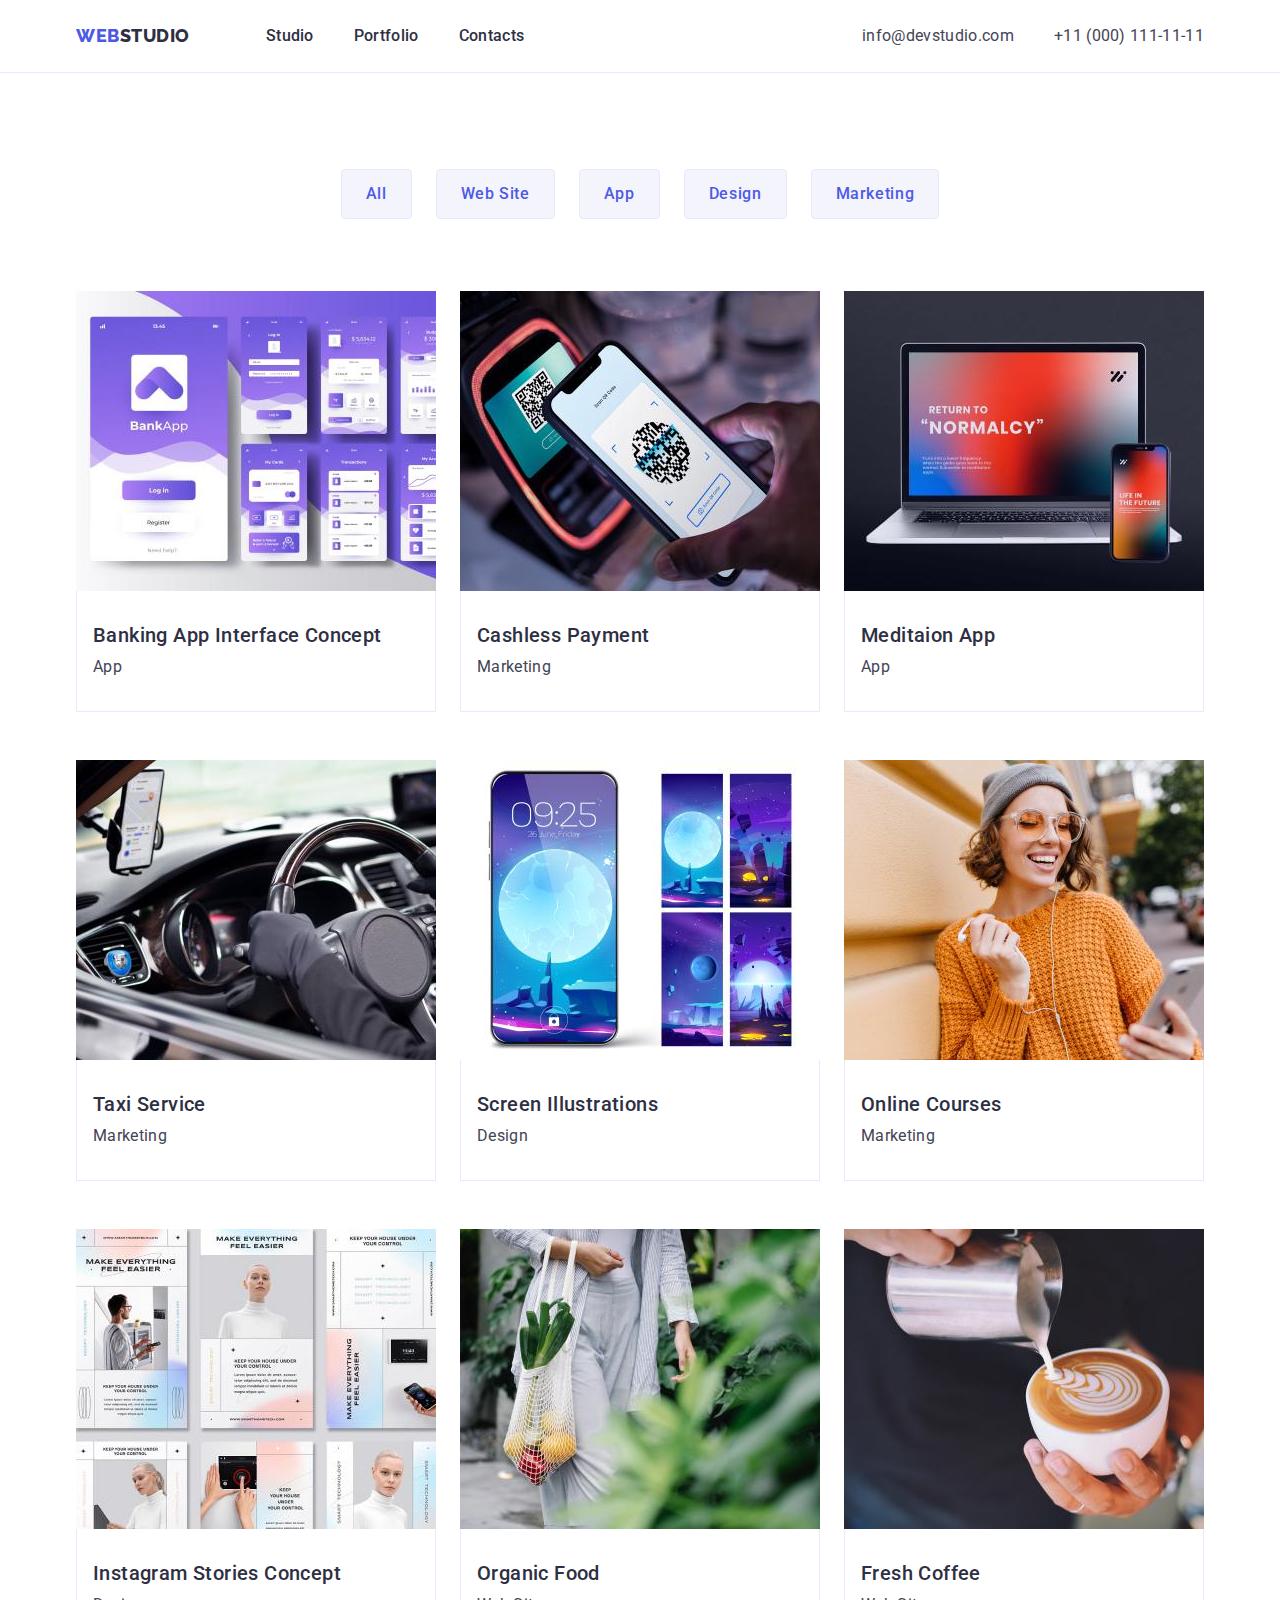
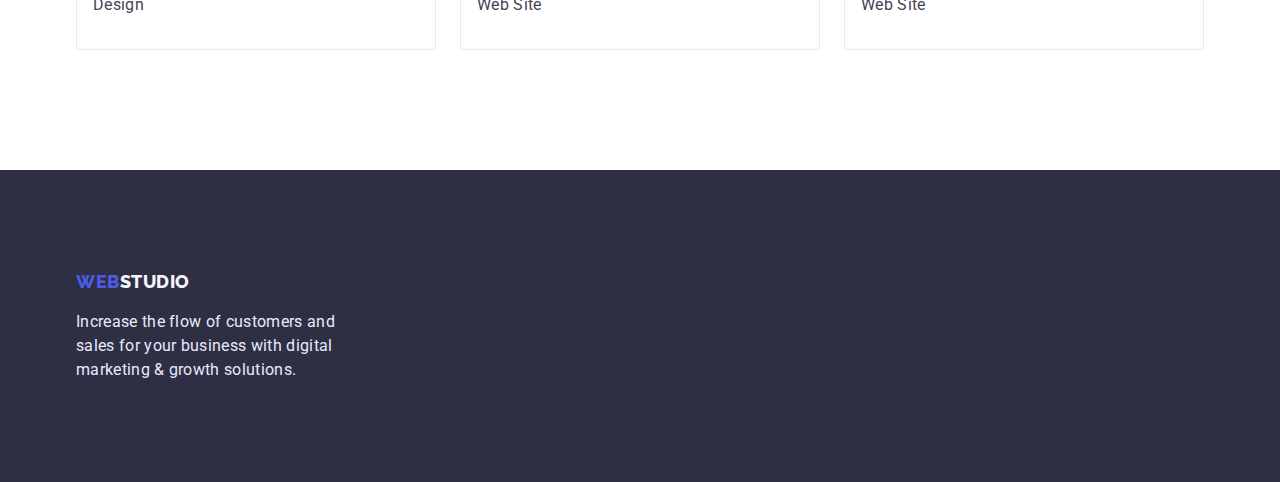
==== portfolio.html @ f788e9b3 "copy files from hw3" ====
<!DOCTYPE html>
<html lang="en">
  <head>
    <meta charset="UTF-8" />
    <meta http-equiv="X-UA-Compatible" content="IE=edge" />
    <meta name="viewport" content="width=device-width, initial-scale=1.0" />
    <title>Document</title>
    <link
      href="https://fonts.googleapis.com/css2?family=Raleway:wght@800&family=Roboto:wght@400;500;700;900&display=swap"
      rel="stylesheet"
    />
    <link
      rel="stylesheet"
      href="https://cdnjs.cloudflare.com/ajax/libs/modern-normalize/1.1.0/modern-normalize.min.css"
      integrity="sha512-wpPYUAdjBVSE4KJnH1VR1HeZfpl1ub8YT/NKx4PuQ5NmX2tKuGu6U/JRp5y+Y8XG2tV+wKQpNHVUX03MfMFn9Q=="
      crossorigin="anonymous"
      referrerpolicy="no-referrer"
    />
    <link rel="stylesheet" href="./css/style.css" />
  </head>
  <body>
    <header class="page-header">
      <div class="container container-header">
        <nav class="nav-header">
          <a href="./index.html" class="logo-ws"
            >Web<span class="logo-ws-dark">Studio</span></a
          >
          <ul class="list-nav list">
            <li class="item">
              <a class="nav-link link" href="./index.html">Studio</a>
            </li>
            <li class="item">
              <a class="nav-link link" href="">Portfolio</a>
            </li>
            <li class="item">
              <a class="nav-link link" href="">Contacts</a>
            </li>
          </ul>
        </nav>
        <address class="page-address">
          <ul class="list-address list">
            <li class="item">
              <a href="mailto:info@devstudio.com" class="link-address link"
                >info@devstudio.com</a
              >
            </li>
            <li class="item">
              <a href="tel:+11(000)1111111" class="link-address link"
                >+11 (000) 111-11-11</a
              >
            </li>
          </ul>
        </address>
      </div>
    </header>
    <main>
      <section class="section portfolio-section">
        <div class="container">
          <h1 class="visually-hidden">Portfolio</h1>
          <ul class="list filter-btns">
            <li class="filter-item">
              <button class="filter-btn" type="button">All</button>
            </li>
            <li class="filter-item">
              <button class="filter-btn" type="button">Web Site</button>
            </li>
            <li class="filter-item">
              <button class="filter-btn" type="button">App</button>
            </li>
            <li class="filter-item">
              <button class="filter-btn" type="button">Design</button>
            </li>
            <li class="filter-item">
              <button class="filter-btn" type="button">Marketing</button>
            </li>
          </ul>
          <ul class="list-portfolio list">
            <li class="card-portfolio">
              <a href="" class="link-filter">
                <img
                  class="img-portfolio"
                  src="./images/portfolio/bankingapp.jpg"
                  width="360"
                  height="300"
                  alt="bankapp"
                />
                <div class="card-content">
                  <h2 class="title-link-filter">
                    Banking App Interface Concept
                  </h2>
                  <p class="text-link-filter">App</p>
                </div>
              </a>
            </li>
            <li class="card-portfolio">
              <a href="" class="link-filter">
                <img
                  class="img-portfolio"
                  src="./images/portfolio/payment.jpg"
                  width="360"
                  height="300"
                  alt="cashpay"
                />
                <div class="card-content">
                  <h2 class="title-link-filter">Cashless Payment</h2>
                  <p class="text-link-filter">Marketing</p>
                </div>
              </a>
            </li>
            <li class="card-portfolio">
              <a href="" class="link-filter">
                <img
                  class="img-portfolio"
                  src="./images/portfolio/meditationapp.jpg"
                  width="360"
                  height="300"
                  alt="meditationapp"
                />
                <div class="card-content">
                  <h2 class="title-link-filter">Meditaion App</h2>
                  <p class="text-link-filter">App</p>
                </div>
              </a>
            </li>
            <li class="card-portfolio">
              <a href="" class="link-filter">
                <img
                  class="img-portfolio"
                  src="./images/portfolio/taxiservice.jpg"
                  width="360"
                  height="300"
                  alt="taxi"
                />
                <div class="card-content">
                  <h2 class="title-link-filter">Taxi Service</h2>
                  <p class="text-link-filter">Marketing</p>
                </div>
              </a>
            </li>
            <li class="card-portfolio">
              <a href="" class="link-filter">
                <img
                  class="img-portfolio"
                  src="./images/portfolio/screenillustr.jpg"
                  width="360"
                  height="300"
                  alt="screen"
                />
                <div class="card-content">
                  <h2 class="title-link-filter">Screen Illustrations</h2>
                  <p class="text-link-filter">Design</p>
                </div>
              </a>
            </li>
            <li class="card-portfolio">
              <a href="" class="link-filter">
                <img
                  class="img-portfolio"
                  src="./images/portfolio/onlinecourses.jpg"
                  width="360"
                  height="300"
                  alt="onlinecourses"
                />
                <div class="card-content">
                  <h2 class="title-link-filter">Online Courses</h2>
                  <p class="text-link-filter">Marketing</p>
                </div>
              </a>
            </li>
            <li class="card-portfolio">
              <a href="" class="link-filter">
                <img
                  class="img-portfolio"
                  src="./images/portfolio/instastories.jpg"
                  width="360"
                  height="300"
                  alt="insta"
                />
                <div class="card-content">
                  <h2 class="title-link-filter">Instagram Stories Concept</h2>
                  <p class="text-link-filter">Design</p>
                </div>
              </a>
            </li>
            <li class="card-portfolio">
              <a href="" class="link-filter">
                <img
                  class="img-portfolio"
                  src="./images/portfolio/organicfood.jpg"
                  width="360"
                  height="300"
                  alt="organicfood"
                />
                <div class="card-content">
                  <h2 class="title-link-filter">Organic Food</h2>
                  <p class="text-link-filter">Web Site</p>
                </div>
              </a>
            </li>
            <li class="card-portfolio">
              <a href="" class="link-filter">
                <img
                  class="img-portfolio"
                  src="./images/portfolio/freshcoffee.jpg"
                  width="360"
                  height="300"
                  alt="freshcoffee"
                />
                <div class="card-content">
                  <h2 class="title-link-filter">Fresh Coffee</h2>
                  <p class="text-link-filter">Web Site</p>
                </div>
              </a>
            </li>
          </ul>
        </div>
      </section>
    </main>
    <footer class="page-footer">
      <div class="container">
        <div class="footer-summary">
          <a href="./index.html" class="logo-ws footer-logo"
            >Web<span class="logo-ws-light">Studio</span></a
          >
          <p class="ft-p">
            Increase the flow of customers and sales for your business with
            digital marketing & growth solutions.
          </p>
        </div>
      </div>
    </footer>
  </body>
</html>
---- css/style.css ----
html {
  box-sizing: border-box;
}
*,
*::before,
*::after {
  box-sizing: inherit;
}

:root {
  --color-primary: #4d5ae5;
  --color-secondary: #404bbf;
  --dark: #2e2f42;
  --color-text: #434455;
  --color-subtitle-text: #8e8f99;
  --accent: #e7e9fc;
  --light: #f4f4fd;
  --white: #ffffff;
  --outline: 1px solid tomato;
}

body {
  background-color: var(--white);
  font-family: Roboto, sans-serif;
  font-size: 16px;
  color: var(--dark);
  margin: 0;
}

.visually-hidden {
  position: absolute;
  white-space: nowrap;
  width: 1px;
  height: 1px;
  overflow: hidden;
  border: 0;
  padding: 0;
  clip: rect(0 0 0 0);
  clip-path: inset(50%);
  margin: -1px;
}

.container {
  width: 1158px;
  margin: 0 auto;
  padding: 0 15px;
}
p,
h1,
h2,
h3,
h4,
h5,
h6 {
  margin-top: 0;
  margin-bottom: 0;
}

ul {
  margin-top: 0;
  margin-bottom: 0;
  padding: 0;
  list-style-type: none;
}

/* header */

.page-header {
  border-bottom: 1px solid var(--accent);
}

.container-header {
  display: flex;
}

.nav-header {
  display: flex;
  align-items: center;
}

.logo-ws {
  color: var(--color-primary);
  font-family: "Raleway", sans-serif;
  font-style: normal;
  font-weight: 800;
  font-size: 18px;
  line-height: 1.33;
  text-decoration: none;
  letter-spacing: 0.03em;
  text-transform: uppercase;
}

.logo-ws-dark {
  color: var(--dark);
}

.logo-ws-light {
  color: var(--light);
}

.nav-link {
  display: block;
  padding-top: 24px;
  padding-bottom: 24px;
  text-decoration: none;
  color: var(--dark);
  font-size: 16px;
  font-weight: 500;
  line-height: 1.5;
  letter-spacing: 0.02em;
}

.item {
  margin-right: 40px;
}

.page-address {
  display: flex;
  margin-left: auto;
}

.list-address {
  display: flex;
}

.link-address {
  display: block;
  padding-top: 24px;
  padding-bottom: 24px;
  color: var(--color-text);
  font-style: normal;
  line-height: 1.5;
  text-decoration: none;
  letter-spacing: 0.02em;
}

.list-nav {
  margin-left: 76px;
  display: flex;
}

.item:last-child {
  margin-right: 0;
}

.link:hover,
.link:focus {
  text-decoration: none;
  color: var(--color-secondary);
}

/* footer */

.page-footer {
  padding-top: 100px;
  padding-bottom: 100px;
  background-color: var(--dark);
}

.footer-summary {
  width: 264px;
}

.footer-logo {
  padding: 0;
  display: block;
  margin-bottom: 16px;
}

.ft-p {
  color: var(--accent);
  line-height: 1.5;
  letter-spacing: 0.02em;
}

/* Hero section */

.hero {
  max-width: 1440px;
  margin: 0 auto;
  background-color: var(--dark);
}

.container-hero {
  padding-top: 188px;
  padding-bottom: 188px;
  text-align: center;
}

.hero-title {
  color: var(--white);
  font-size: 56px;
  font-weight: 700;
  line-height: 1.07;
  letter-spacing: 0.02em;
  max-width: 496px;
  margin: 0 auto 48px;
}

.btn-hero {
  font-family: inherit;
  color: var(--white);
  font-weight: 500;
  font-size: 16px;
  line-height: 1.5;
  letter-spacing: 0.04em;
  background: var(--color-primary);
  box-shadow: 0px 4px 4px rgba(0, 0, 0, 0.15);
  border-radius: 4px;
  cursor: pointer;
  padding: 16px 32px;
  min-width: 169px;
  border: 1px solid transparent;
}

.btn-hero:hover,
.btn-hero:focus {
  background: var(--color-secondary);
}

/* section-second */

.section-second {
  padding-top: 120px;
  padding-bottom: 120px;
}

.list-second-section {
  display: flex;
  flex-wrap: wrap;
}

.list-item {
  width: calc((100% - 3 * 24px) / 4);
}

.list-item:not(:last-child) {
  margin-right: 24px;
}

.title-second-section {
  margin-bottom: 8px;
  font-weight: 500;
  font-size: 20px;
  line-height: 1.2;
  letter-spacing: 0.02em;
}

.text-second-section {
  color: var(--color-text);
  line-height: 1.5;
  letter-spacing: 0.02em;
}

/* third-section */

.third-section {
  padding-bottom: 120px;
}

.title-third-section {
  margin-bottom: 72px;
  font-weight: 700;
  font-size: 36px;
  line-height: 1.11;
  text-transform: capitalize;
  letter-spacing: 0.02em;
  text-align: center;
}

.list-third-section {
  display: flex;
}

.item-third-sec:not(:last-child) {
  margin-right: 24px;
}

.img-third-section {
  display: block;
  max-width: 100%;
  height: auto;
}

/* fourth-section */

.fourth-section {
  background-color: var(--light);
  padding-top: 120px;
  padding-bottom: 120px;
}

.title-fourth-section {
  margin-bottom: 72px;
  font-weight: 700;
  font-size: 36px;
  line-height: 1.11;
  letter-spacing: 0.02em;
  text-transform: capitalize;
  text-align: center;
}

.list-fourth-section {
  display: flex;
}

.card {
  padding-bottom: 32px;
  text-align: center;
  background: var(--white);
  box-shadow: 0px 1px 6px rgba(46, 47, 66, 0.08),
    0px 1px 1px rgba(46, 47, 66, 0.16), 0px 2px 1px rgba(46, 47, 66, 0.08);
  border-radius: 0px 0px 4px 4px;
}

.list-fourth-section .card:not(:last-child) {
  margin-right: 24px;
}

.pic-card {
  margin-bottom: 32px;
}

.title-card {
  margin-bottom: 8px;
  font-size: 20px;
  font-weight: 500;
  line-height: 1.2;
  letter-spacing: 0.02em;
}

.text-fourth-section {
  color: var(--color-text);
  line-height: 1.5;
  letter-spacing: 0.02em;
}

/* portfolio */

.portfolio-section {
  padding-top: 96px;
  padding-bottom: 120px;
}

.filter-btns {
  display: flex;
  justify-content: center;
  margin-bottom: 72px;
}

.filter-item:not(:last-child) {
  margin-right: 24px;
}

.filter-btn {
  font-family: inherit;
  font-size: 16px;
  font-weight: 500;
  line-height: 1.5;
  letter-spacing: 0.04em;
  color: var(--color-primary);
  background: var(--light);
  border: 1px solid var(--accent);
  border-radius: 4px;
  cursor: pointer;
  padding: 12px 24px;
  text-align: center;
}

.filter-btn:hover,
.filter-btn:focus {
  color: var(--white);
  background-color: var(--color-secondary);
  box-shadow: 0px 3px 1px rgba(0, 0, 0, 0.1), 0px 2px 1px rgba(0, 0, 0, 0.08),
    0px 2px 2px rgba(0, 0, 0, 0.12);
  border-color: transparent;
}

.list-portfolio {
  display: flex;
  justify-content: center;
  flex-wrap: wrap;
}

.card-portfolio {
  flex-basis: calc((100% - 2 * 24px) / 3);
  max-width: 360px;
  margin-right: 24px;
  margin-bottom: 48px;
}

.card-portfolio:nth-child(3n) {
  margin-right: 0;
}

.card-portfolio:nth-last-child(-n + 3) {
  margin-bottom: 0px;
}

.card-content {
  padding: 32px 16px;
  border-left: 1px solid var(--accent);
  border-right: 1px solid var(--accent);
  border-bottom: 1px solid var(--accent);
}

.img-portfolio {
  display: block;
  max-width: 100%;
  height: auto;
}

.link-filter {
  text-decoration: none;
}

.title-link-filter {
  font-size: 20px;
  font-weight: 500;
  color: var(--dark);
  line-height: 1.2;
  letter-spacing: 0.02em;
  margin-bottom: 8px;
}

.text-link-filter {
  color: var(--color-text);
  line-height: 1.5;
  letter-spacing: 0.02em;
}
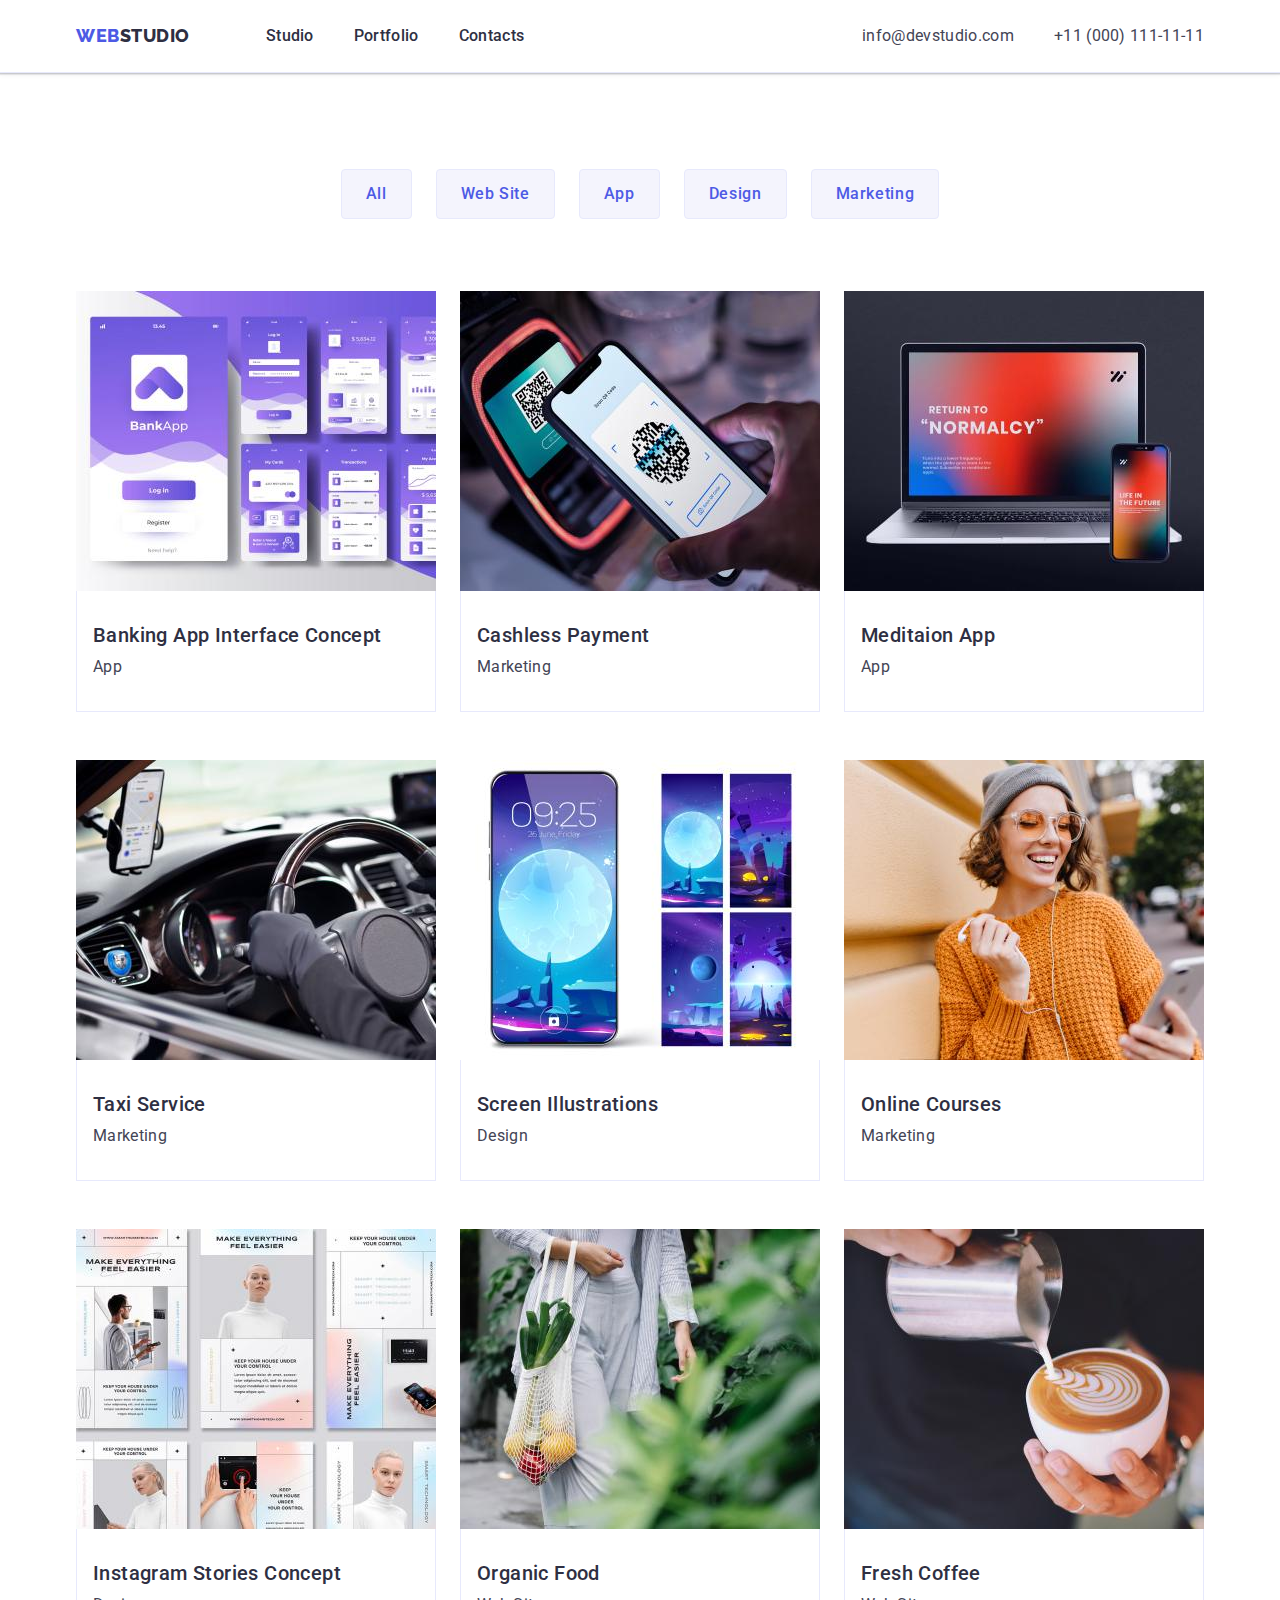
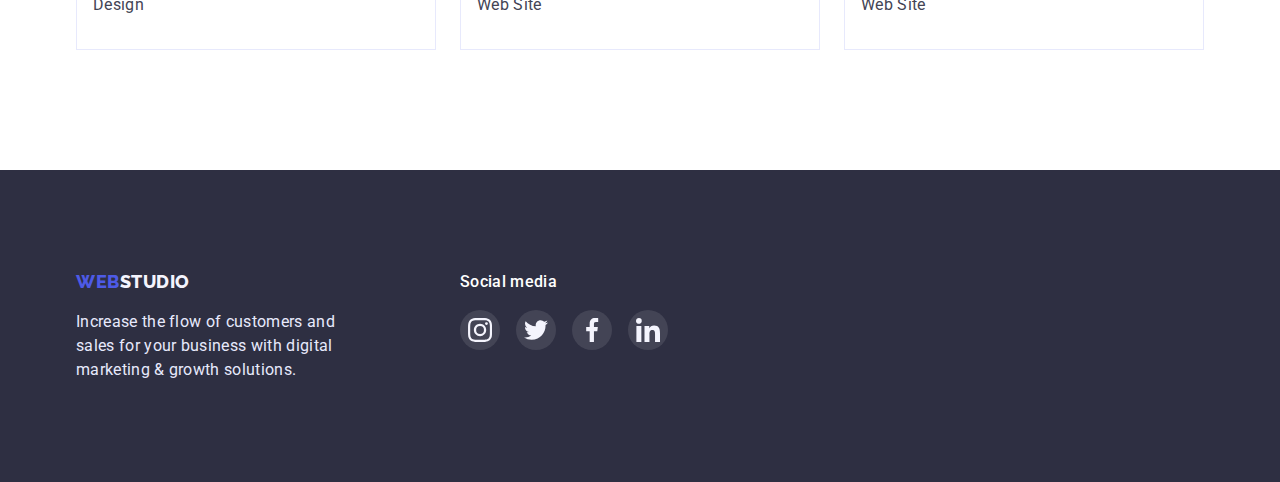
==== commit e63f09e2: "added icons and shadows" ====
--- a/portfolio.html
+++ b/portfolio.html
@@ -217,7 +217,7 @@
       </section>
     </main>
     <footer class="page-footer">
-      <div class="container">
+      <div class="container footer-container">
         <div class="footer-summary">
           <a href="./index.html" class="logo-ws footer-logo"
             >Web<span class="logo-ws-light">Studio</span></a
@@ -227,6 +227,39 @@
             digital marketing & growth solutions.
           </p>
         </div>
+        <div class="social-block">
+          <p class="social-title">Social media</p>
+          <ul class="social-list">
+            <li>
+              <a href="#" class="social-link">
+                <svg class="social-item">
+                  <use href="./images/icons.svg#icon-instagram"></use>
+                </svg>
+              </a>
+            </li>
+            <li>
+              <a href="#" class="social-link">
+                <svg class="social-item">
+                  <use href="./images/icons.svg#icon-twitter"></use>
+                </svg>
+              </a>
+            </li>
+            <li>
+              <a href="#" class="social-link">
+                <svg class="social-item">
+                  <use href="./images/icons.svg#icon-facebook"></use>
+                </svg>
+              </a>
+            </li>
+            <li>
+              <a href="#" class="social-link">
+                <svg class="social-item">
+                  <use href="./images/icons.svg#icon-linkedin"></use>
+                </svg>
+              </a>
+            </li>
+          </ul>
+        </div>
       </div>
     </footer>
   </body>
--- a/css/style.css
+++ b/css/style.css
@@ -16,6 +16,7 @@
   --accent: #e7e9fc;
   --light: #f4f4fd;
   --white: #ffffff;
+  --color-hover-footer: #31d0aa;
   --outline: 1px solid tomato;
 }
 
@@ -67,6 +68,8 @@
 
 .page-header {
   border-bottom: 1px solid var(--accent);
+  box-shadow: 0px 2px 1px rgba(46, 47, 66, 0.08),
+    0px 1px 1px rgba(46, 47, 66, 0.16), 0px 1px 6px rgba(46, 47, 66, 0.08);
 }
 
 .container-header {
@@ -157,6 +160,10 @@
   background-color: var(--dark);
 }
 
+.footer-container {
+  display: flex;
+}
+
 .footer-summary {
   width: 264px;
 }
@@ -173,10 +180,56 @@
   letter-spacing: 0.02em;
 }
 
+.social-block {
+  margin-left: 120px;
+}
+
+.social-title {
+  color: var(--white);
+  font-weight: 500;
+  line-height: 1.5;
+  letter-spacing: 0.02em;
+  margin-bottom: 16px;
+}
+
+.social-list {
+  display: flex;
+}
+
+.social-list li:not(:last-child) {
+  margin-right: 16px;
+}
+
+.social-link {
+  display: flex;
+  justify-content: center;
+  align-items: center;
+  width: 40px;
+  height: 40px;
+  border-radius: 50%;
+  background-color: rgba(255, 255, 255, 0.1);
+}
+
+.social-link:hover,
+.social-link:focus {
+  background-color: var(--color-hover-footer);
+}
+
+.social-item {
+  width: 24px;
+  height: 24px;
+}
+
 /* Hero section */
 
 .hero {
   max-width: 1440px;
+  height: 600px;
+  background-image: linear-gradient(
+      rgba(46, 47, 66, 0.7),
+      rgba(46, 47, 66, 0.7)
+    ),
+    url(../images/people-office.jpg);
   margin: 0 auto;
   background-color: var(--dark);
 }
@@ -238,6 +291,21 @@
   margin-right: 24px;
 }
 
+.cont-avantages {
+  display: flex;
+  justify-content: center;
+  align-items: center;
+  height: 112px;
+  margin-bottom: 8px;
+  background-color: var(--light);
+  border-radius: 4px;
+}
+
+.icon-avantages {
+  width: 64px;
+  height: 64px;
+}
+
 .title-second-section {
   margin-bottom: 8px;
   font-weight: 500;
@@ -330,9 +398,84 @@
 }
 
 .text-fourth-section {
+  margin-bottom: 8px;
   color: var(--color-text);
   line-height: 1.5;
   letter-spacing: 0.02em;
+}
+
+.list-networks {
+  display: flex;
+  justify-content: center;
+}
+
+.list-networks li:not(:last-child) {
+  margin-right: 24px;
+}
+
+.link-network {
+  display: flex;
+  justify-content: center;
+  align-items: center;
+  width: 40px;
+  height: 40px;
+  border-radius: 50%;
+  background-color: var(--color-primary);
+}
+
+.link-network:hover {
+  background-color: var(--color-secondary);
+}
+
+.network {
+  width: 16px;
+  height: 16px;
+}
+
+/* fifth-customers section  */
+
+.fifth-section {
+  padding-top: 130px;
+  padding-bottom: 120px;
+}
+
+.customers {
+  text-align: center;
+}
+
+.title-cumtomers-section {
+  display: block;
+  text-align: center;
+  margin-bottom: 72px;
+  font-size: 36px;
+  letter-spacing: 0.02em;
+  line-height: 1.1;
+}
+
+.list-customers {
+  display: flex;
+  gap: 24px;
+}
+
+.link-customers {
+  display: flex;
+  width: 168px;
+  height: 88px;
+  color: var(--color-subtitle-text);
+  border: 1px solid #8e8f99;
+  border-radius: 4px;
+}
+
+.link-customers:hover,
+.link-customers:focus {
+  color: var(--color-secondary);
+  border-color: var(--color-secondary);
+}
+
+.item-customers {
+  display: block;
+  padding: 16px 32px;
+  fill: currentColor;
 }
 
 /* portfolio */
@@ -397,6 +540,12 @@
   margin-bottom: 0px;
 }
 
+.card-portfolio:hover,
+.card-portfolio:focus {
+  box-shadow: 0px 1px 6px rgba(46, 47, 66, 0.08),
+    0px 1px 1px rgba(46, 47, 66, 0.16), 0px 2px 1px rgba(46, 47, 66, 0.08);
+}
+
 .card-content {
   padding: 32px 16px;
   border-left: 1px solid var(--accent);
